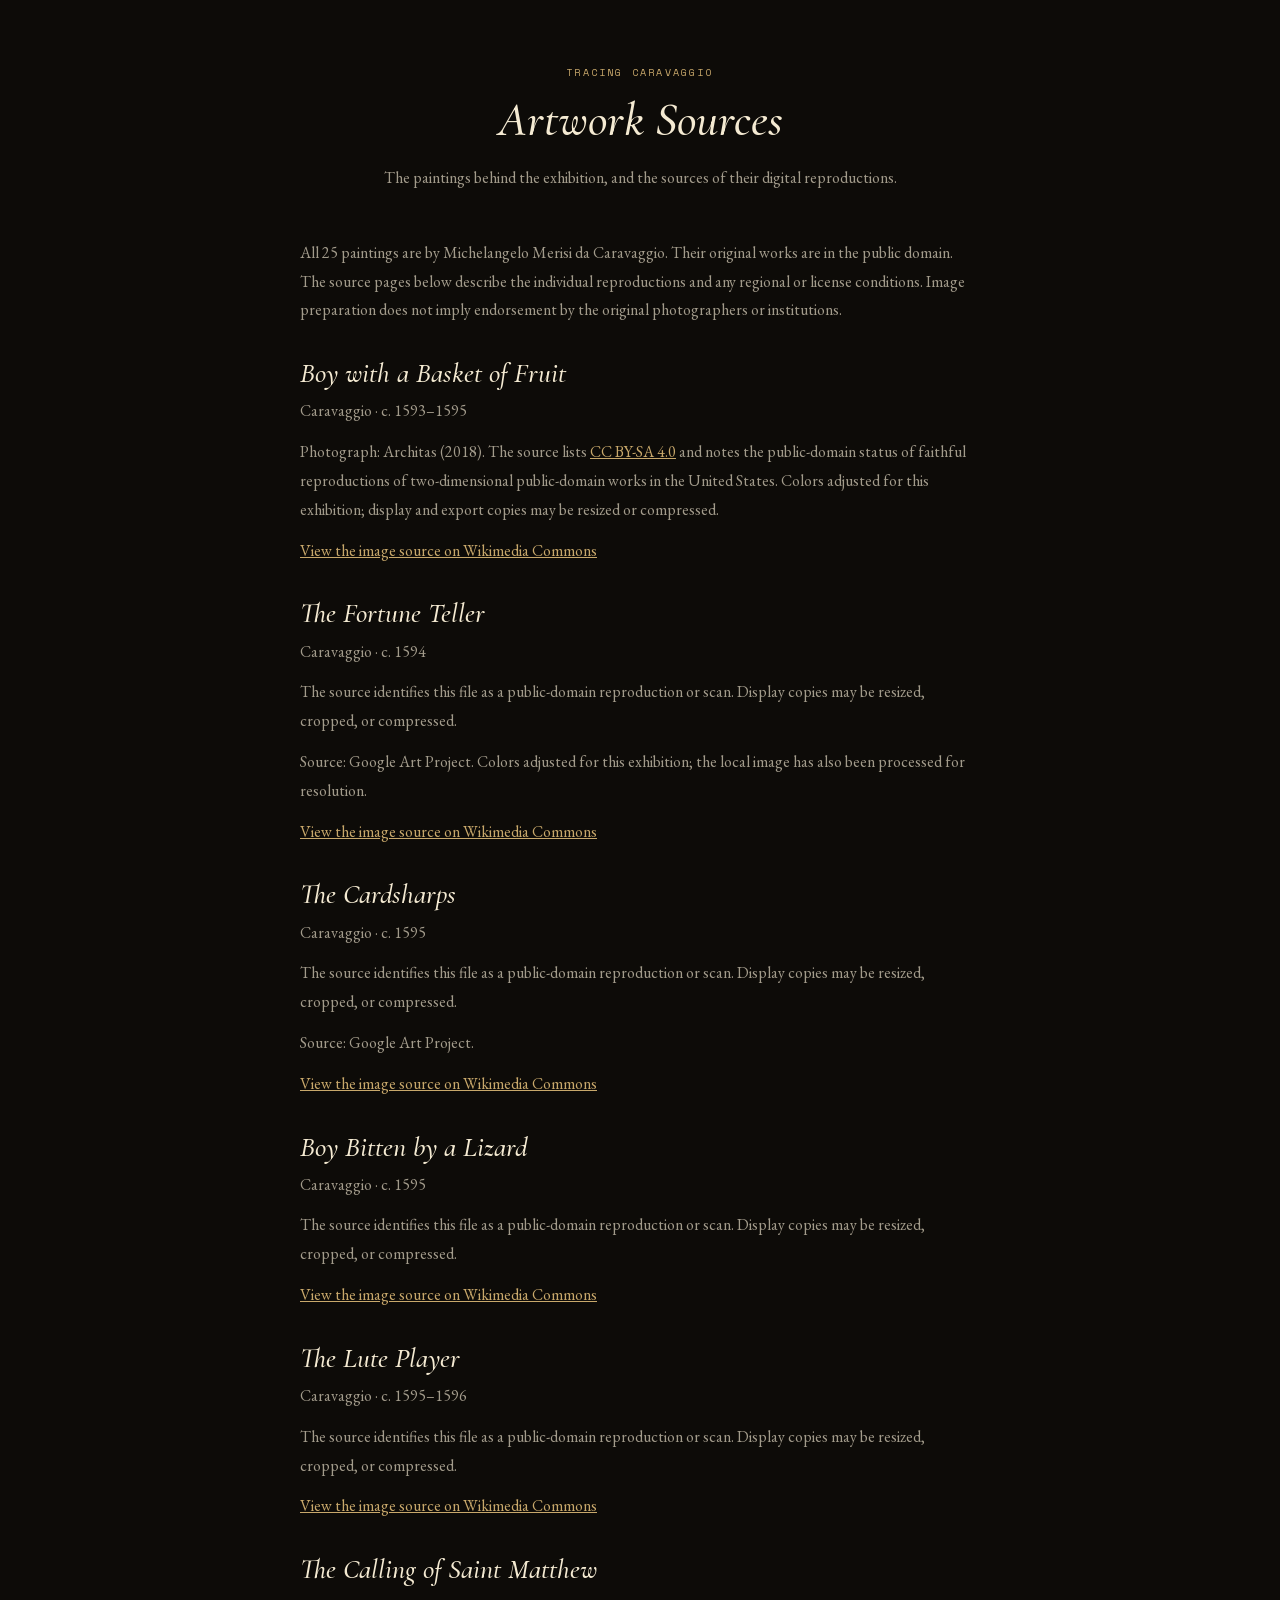
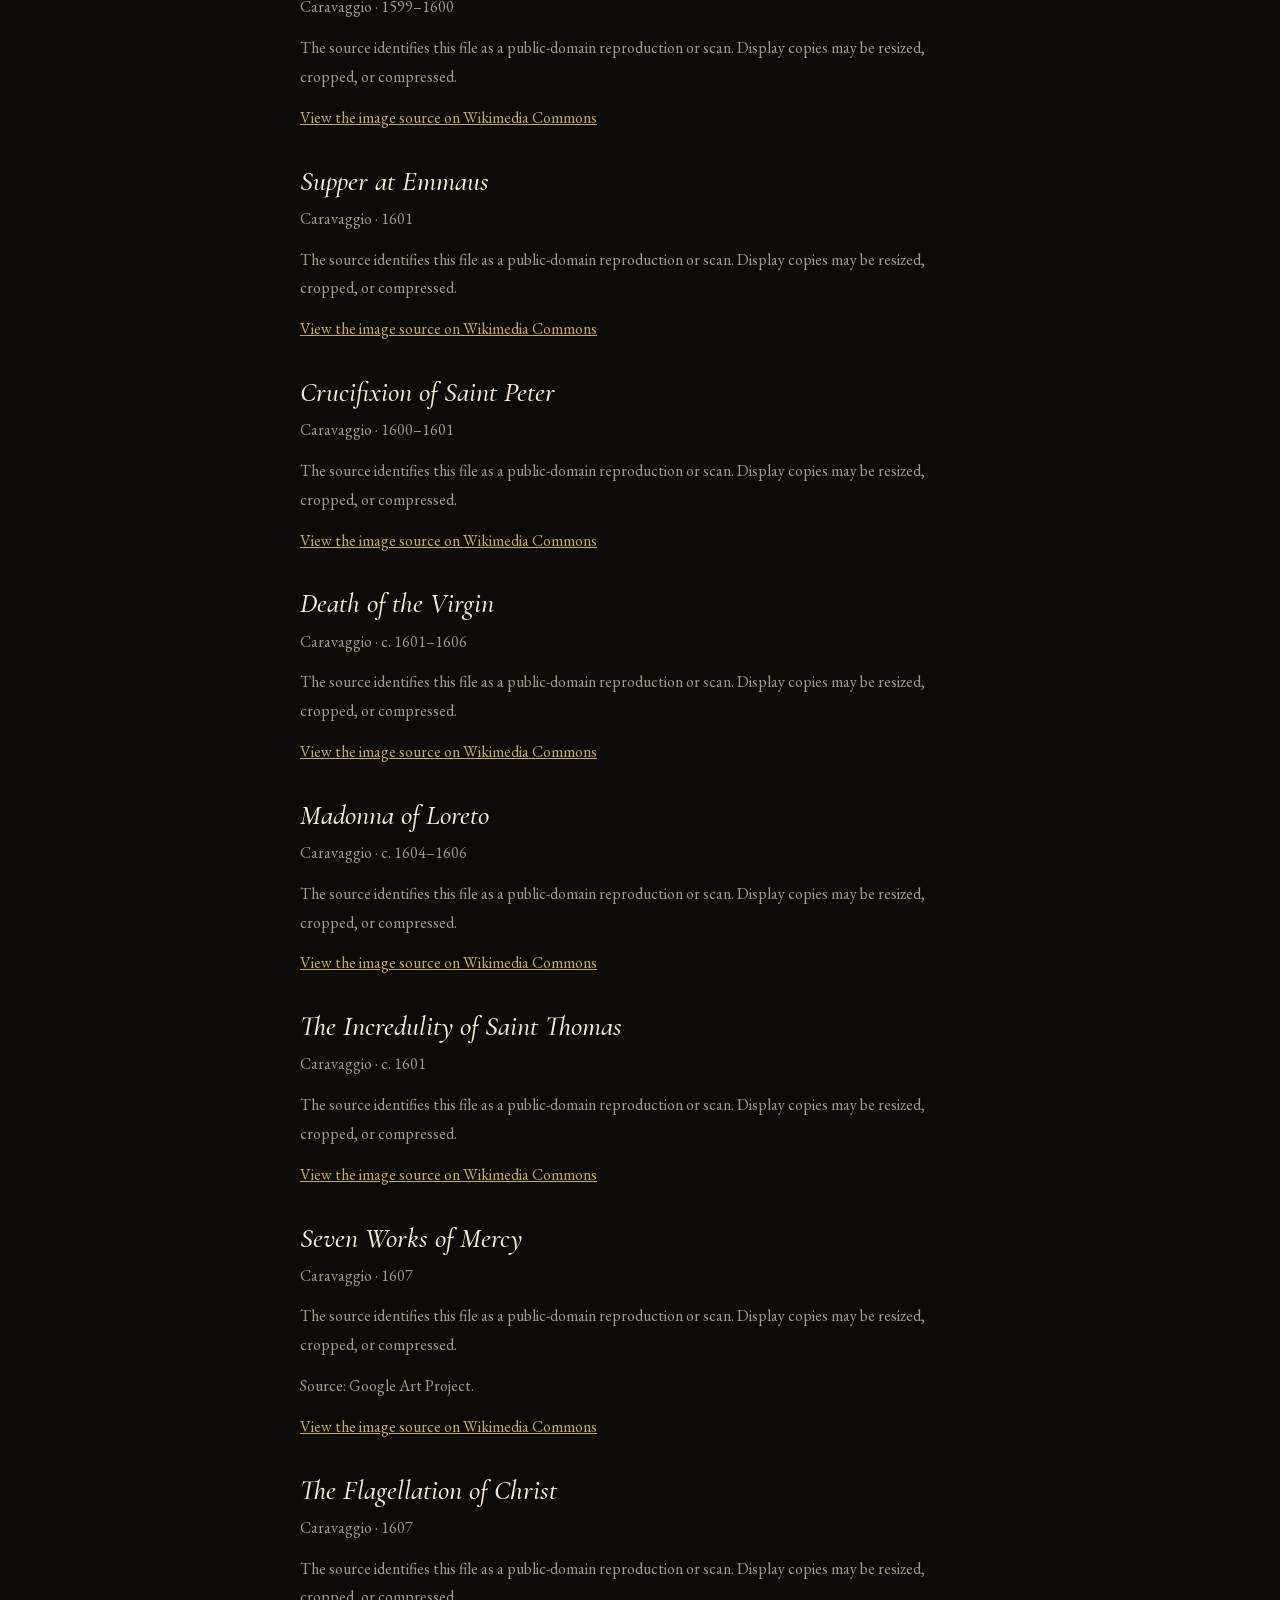
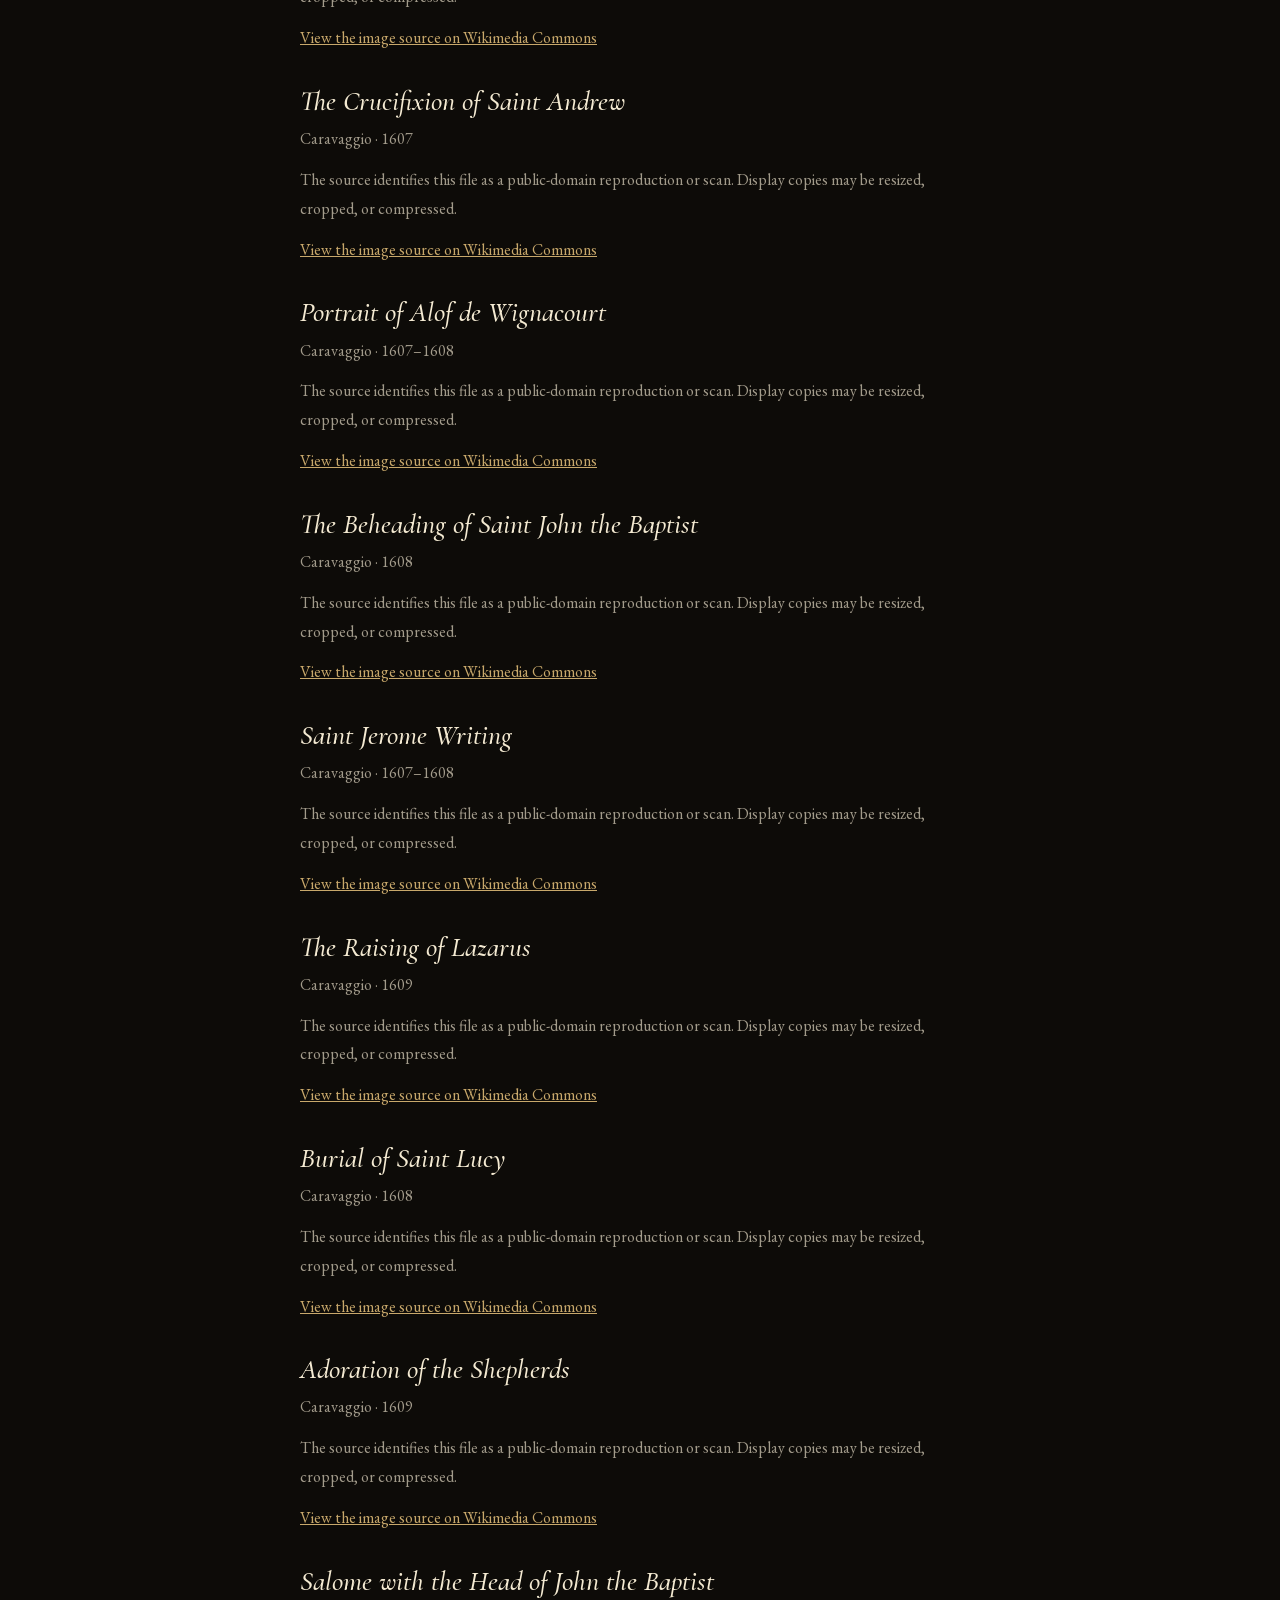
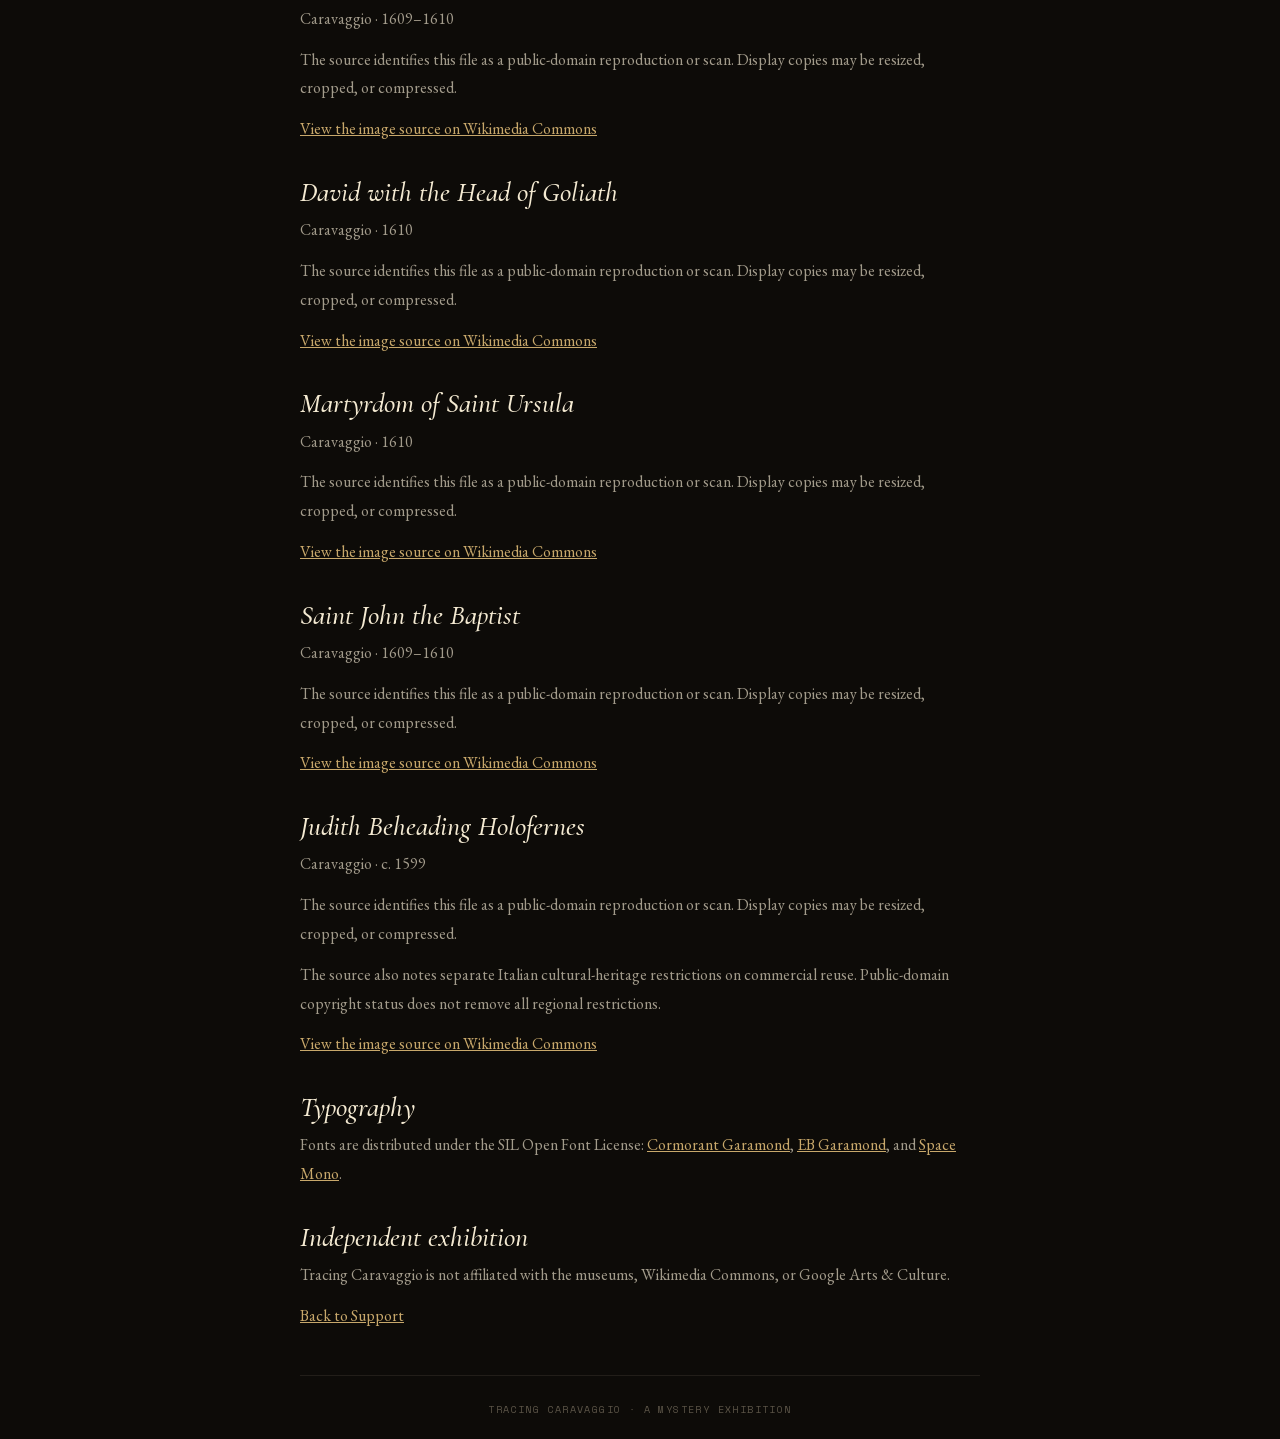
==== credits.html @ d5c81e58 "Publish privacy, support and artwork sources" ====
<!doctype html>
<!-- Generated by npm run credits:build from current painting data and IMAGE_CREDITS.md. -->
<html lang="en"><head><meta charset="UTF-8"><meta name="viewport" content="width=device-width,initial-scale=1,viewport-fit=cover"><meta name="color-scheme" content="dark"><title>Artwork Sources · Tracing Caravaggio</title><script src="./policy-page.js"></script><link rel="stylesheet" href="./document.css"></head>
<body>
<button class="close" aria-label="Back to Support" data-return-to="./support.html" hidden><svg width="20" height="20" viewBox="0 0 20 20" fill="none" aria-hidden="true"><path d="M12 5 L7 10 L12 15" stroke="currentColor" stroke-width="1" stroke-linecap="round"/></svg></button>
<main class="wrap"><p class="eyebrow">Tracing Caravaggio</p><h1>Artwork Sources</h1>
<p class="lede">The paintings behind the exhibition, and the sources of their digital reproductions.</p>
<p>All 25 paintings are by Michelangelo Merisi da Caravaggio. Their original works are in the public domain. The source pages below describe the individual reproductions and any regional or license conditions. Image preparation does not imply endorsement by the original photographers or institutions.</p>
<section id="boy-fruit"><h2>Boy with a Basket of Fruit</h2><p>Caravaggio · c. 1593–1595</p><p>Photograph: Architas (2018). The source lists <a href="https://creativecommons.org/licenses/by-sa/4.0/" target="_blank" rel="noopener noreferrer">CC BY-SA 4.0</a> and notes the public-domain status of faithful reproductions of two-dimensional public-domain works in the United States. Colors adjusted for this exhibition; display and export copies may be resized or compressed.</p><p><a href="https://commons.wikimedia.org/wiki/File:Boy_with_a_Basket_of_Fruit_by_Caravaggio.jpg" target="_blank" rel="noopener noreferrer">View the image source on Wikimedia Commons</a></p></section>
<section id="fortune-teller"><h2>The Fortune Teller</h2><p>Caravaggio · c. 1594</p><p>The source identifies this file as a public-domain reproduction or scan. Display copies may be resized, cropped, or compressed.</p><p>Source: Google Art Project. Colors adjusted for this exhibition; the local image has also been processed for resolution.</p><p><a href="https://commons.wikimedia.org/wiki/File:Caravaggio_(Michelangelo_Merisi)_-_Good_Luck_-_Google_Art_Project.jpg" target="_blank" rel="noopener noreferrer">View the image source on Wikimedia Commons</a></p></section>
<section id="cardsharps"><h2>The Cardsharps</h2><p>Caravaggio · c. 1595</p><p>The source identifies this file as a public-domain reproduction or scan. Display copies may be resized, cropped, or compressed.</p><p>Source: Google Art Project.</p><p><a href="https://commons.wikimedia.org/wiki/File:Caravaggio_(Michelangelo_Merisi)_-_The_Cardsharps_-_Google_Art_Project.jpg" target="_blank" rel="noopener noreferrer">View the image source on Wikimedia Commons</a></p></section>
<section id="boy-lizard"><h2>Boy Bitten by a Lizard</h2><p>Caravaggio · c. 1595</p><p>The source identifies this file as a public-domain reproduction or scan. Display copies may be resized, cropped, or compressed.</p><p><a href="https://commons.wikimedia.org/wiki/File:Caravaggio_-_Boy_Bitten_by_a_Lizard.jpg" target="_blank" rel="noopener noreferrer">View the image source on Wikimedia Commons</a></p></section>
<section id="lute-player"><h2>The Lute Player</h2><p>Caravaggio · c. 1595–1596</p><p>The source identifies this file as a public-domain reproduction or scan. Display copies may be resized, cropped, or compressed.</p><p><a href="https://commons.wikimedia.org/wiki/File:Michelangelo_Caravaggio_020.jpg" target="_blank" rel="noopener noreferrer">View the image source on Wikimedia Commons</a></p></section>
<section id="calling-matthew"><h2>The Calling of Saint Matthew</h2><p>Caravaggio · 1599–1600</p><p>The source identifies this file as a public-domain reproduction or scan. Display copies may be resized, cropped, or compressed.</p><p><a href="https://commons.wikimedia.org/wiki/File:The_Calling_of_Saint_Matthew-Caravaggo_(1599-1600).jpg" target="_blank" rel="noopener noreferrer">View the image source on Wikimedia Commons</a></p></section>
<section id="supper-emmaus"><h2>Supper at Emmaus</h2><p>Caravaggio · 1601</p><p>The source identifies this file as a public-domain reproduction or scan. Display copies may be resized, cropped, or compressed.</p><p><a href="https://commons.wikimedia.org/wiki/File:Supper_at_Emmaus-Caravaggio_(1601).jpg" target="_blank" rel="noopener noreferrer">View the image source on Wikimedia Commons</a></p></section>
<section id="crucifixion-peter"><h2>Crucifixion of Saint Peter</h2><p>Caravaggio · 1600–1601</p><p>The source identifies this file as a public-domain reproduction or scan. Display copies may be resized, cropped, or compressed.</p><p><a href="https://commons.wikimedia.org/wiki/File:Crucifixion_of_Saint_Peter-Caravaggio_(c.1600)FXD.jpg" target="_blank" rel="noopener noreferrer">View the image source on Wikimedia Commons</a></p></section>
<section id="death-virgin"><h2>Death of the Virgin</h2><p>Caravaggio · c. 1601–1606</p><p>The source identifies this file as a public-domain reproduction or scan. Display copies may be resized, cropped, or compressed.</p><p><a href="https://commons.wikimedia.org/wiki/File:Death_of_the_Virgin-Caravaggio_(1606).jpg" target="_blank" rel="noopener noreferrer">View the image source on Wikimedia Commons</a></p></section>
<section id="madonna-loreto"><h2>Madonna of Loreto</h2><p>Caravaggio · c. 1604–1606</p><p>The source identifies this file as a public-domain reproduction or scan. Display copies may be resized, cropped, or compressed.</p><p><a href="https://commons.wikimedia.org/wiki/File:Madonna_di_Loreto-Caravaggio_(c.1604-6).jpg" target="_blank" rel="noopener noreferrer">View the image source on Wikimedia Commons</a></p></section>
<section id="incredulity-thomas"><h2>The Incredulity of Saint Thomas</h2><p>Caravaggio · c. 1601</p><p>The source identifies this file as a public-domain reproduction or scan. Display copies may be resized, cropped, or compressed.</p><p><a href="https://commons.wikimedia.org/wiki/File:The_Incredulity_of_Saint_Thomas-Caravaggio_(1601-2).jpg" target="_blank" rel="noopener noreferrer">View the image source on Wikimedia Commons</a></p></section>
<section id="seven-works-mercy"><h2>Seven Works of Mercy</h2><p>Caravaggio · 1607</p><p>The source identifies this file as a public-domain reproduction or scan. Display copies may be resized, cropped, or compressed.</p><p>Source: Google Art Project.</p><p><a href="https://commons.wikimedia.org/wiki/File:Caravaggio_-_The_Seven_Works_of_Mercy_-_Google_Art_Project.jpg" target="_blank" rel="noopener noreferrer">View the image source on Wikimedia Commons</a></p></section>
<section id="flagellation-christ"><h2>The Flagellation of Christ</h2><p>Caravaggio · 1607</p><p>The source identifies this file as a public-domain reproduction or scan. Display copies may be resized, cropped, or compressed.</p><p><a href="https://commons.wikimedia.org/wiki/File:The_Flagellation_of_Christ-Caravaggio_(1607).jpg" target="_blank" rel="noopener noreferrer">View the image source on Wikimedia Commons</a></p></section>
<section id="crucifixion-andrew"><h2>The Crucifixion of Saint Andrew</h2><p>Caravaggio · 1607</p><p>The source identifies this file as a public-domain reproduction or scan. Display copies may be resized, cropped, or compressed.</p><p><a href="https://commons.wikimedia.org/wiki/File:The_Crucifixion_of_Saint_Andrew-Caravaggio_(1607).jpg" target="_blank" rel="noopener noreferrer">View the image source on Wikimedia Commons</a></p></section>
<section id="wignacourt-portrait"><h2>Portrait of Alof de Wignacourt</h2><p>Caravaggio · 1607–1608</p><p>The source identifies this file as a public-domain reproduction or scan. Display copies may be resized, cropped, or compressed.</p><p><a href="https://commons.wikimedia.org/wiki/File:Portrait_of_Alof_de_Wignacourt_and_his_Page-Caravaggio_(1607-1608).jpg" target="_blank" rel="noopener noreferrer">View the image source on Wikimedia Commons</a></p></section>
<section id="beheading-john"><h2>The Beheading of Saint John the Baptist</h2><p>Caravaggio · 1608</p><p>The source identifies this file as a public-domain reproduction or scan. Display copies may be resized, cropped, or compressed.</p><p><a href="https://commons.wikimedia.org/wiki/File:The_Beheading_of_Saint_John-Caravaggio_(1608).jpg" target="_blank" rel="noopener noreferrer">View the image source on Wikimedia Commons</a></p></section>
<section id="jerome-writing"><h2>Saint Jerome Writing</h2><p>Caravaggio · 1607–1608</p><p>The source identifies this file as a public-domain reproduction or scan. Display copies may be resized, cropped, or compressed.</p><p><a href="https://commons.wikimedia.org/wiki/File:Saint_Jerome_Writing-Caravaggio_(c._1607).jpg" target="_blank" rel="noopener noreferrer">View the image source on Wikimedia Commons</a></p></section>
<section id="raising-lazarus"><h2>The Raising of Lazarus</h2><p>Caravaggio · 1609</p><p>The source identifies this file as a public-domain reproduction or scan. Display copies may be resized, cropped, or compressed.</p><p><a href="https://commons.wikimedia.org/wiki/File:The_Raising_of_Lazarus-Caravaggio_(c._1609).jpg" target="_blank" rel="noopener noreferrer">View the image source on Wikimedia Commons</a></p></section>
<section id="burial-lucy"><h2>Burial of Saint Lucy</h2><p>Caravaggio · 1608</p><p>The source identifies this file as a public-domain reproduction or scan. Display copies may be resized, cropped, or compressed.</p><p><a href="https://commons.wikimedia.org/wiki/File:Burial_of_Saint_Lucy-Caravaggio_(1608).jpg" target="_blank" rel="noopener noreferrer">View the image source on Wikimedia Commons</a></p></section>
<section id="adoration-shepherds"><h2>Adoration of the Shepherds</h2><p>Caravaggio · 1609</p><p>The source identifies this file as a public-domain reproduction or scan. Display copies may be resized, cropped, or compressed.</p><p><a href="https://commons.wikimedia.org/wiki/File:Adoration_of_the_Shepherds-Caravaggio_(1609).jpg" target="_blank" rel="noopener noreferrer">View the image source on Wikimedia Commons</a></p></section>
<section id="salome-john"><h2>Salome with the Head of John the Baptist</h2><p>Caravaggio · 1609–1610</p><p>The source identifies this file as a public-domain reproduction or scan. Display copies may be resized, cropped, or compressed.</p><p><a href="https://commons.wikimedia.org/wiki/File:Salome_with_the_Head_of_John_the_Baptist-Caravaggio_(1610).jpg" target="_blank" rel="noopener noreferrer">View the image source on Wikimedia Commons</a></p></section>
<section id="david-goliath"><h2>David with the Head of Goliath</h2><p>Caravaggio · 1610</p><p>The source identifies this file as a public-domain reproduction or scan. Display copies may be resized, cropped, or compressed.</p><p><a href="https://commons.wikimedia.org/wiki/File:David_with_the_Head_of_Goliath-Caravaggio_(1610).jpg" target="_blank" rel="noopener noreferrer">View the image source on Wikimedia Commons</a></p></section>
<section id="martyrdom-ursula"><h2>Martyrdom of Saint Ursula</h2><p>Caravaggio · 1610</p><p>The source identifies this file as a public-domain reproduction or scan. Display copies may be resized, cropped, or compressed.</p><p><a href="https://commons.wikimedia.org/wiki/File:The_Martyrdom_of_Saint_Ursula-Caravaggio_(1610).jpg" target="_blank" rel="noopener noreferrer">View the image source on Wikimedia Commons</a></p></section>
<section id="john-baptist-borghese"><h2>Saint John the Baptist</h2><p>Caravaggio · 1609–1610</p><p>The source identifies this file as a public-domain reproduction or scan. Display copies may be resized, cropped, or compressed.</p><p><a href="https://commons.wikimedia.org/wiki/File:John_the_Baptist_(Galleria_Borghese)-Caravaggio_(1610).jpg" target="_blank" rel="noopener noreferrer">View the image source on Wikimedia Commons</a></p></section>
<section id="judith"><h2>Judith Beheading Holofernes</h2><p>Caravaggio · c. 1599</p><p>The source identifies this file as a public-domain reproduction or scan. Display copies may be resized, cropped, or compressed.</p><p>The source also notes separate Italian cultural-heritage restrictions on commercial reuse. Public-domain copyright status does not remove all regional restrictions.</p><p><a href="https://commons.wikimedia.org/wiki/File:Judith_Beheading_Holofernes-Caravaggio_(c.1598-9).jpg" target="_blank" rel="noopener noreferrer">View the image source on Wikimedia Commons</a></p></section>
<h2>Typography</h2><p>Fonts are distributed under the SIL Open Font License: <a href="./licenses/Cormorant-Garamond-OFL.txt">Cormorant Garamond</a>, <a href="./licenses/EB-Garamond-OFL.txt">EB Garamond</a>, and <a href="./licenses/Space-Mono-OFL.txt">Space Mono</a>.</p>
<h2>Independent exhibition</h2><p>Tracing Caravaggio is not affiliated with the museums, Wikimedia Commons, or Google Arts &amp; Culture.</p>
<p><a href="./support.html">Back to Support</a></p><hr><p class="foot">Tracing Caravaggio · A Mystery Exhibition</p></main></body></html>
---- document.css ----
@font-face { font-family:'Cormorant Garamond'; font-style:italic; font-weight:500; font-display:swap;
    src:url('./fonts/cormorant-garamond-500-italic-latin.woff2') format('woff2'); }
  @font-face { font-family:'EB Garamond'; font-style:normal; font-weight:400; font-display:swap;
    src:url('./fonts/eb-garamond-400-normal-latin.woff2') format('woff2'); }
  @font-face { font-family:'Space Mono'; font-style:normal; font-weight:400; font-display:swap;
    src:url('./fonts/space-mono-400-normal-latin.woff2') format('woff2'); }
  :root {
    --bg:#0d0b08; --ink:rgba(240,230,210,0.92); --soft:rgba(220,210,190,0.72);
    --mute:rgba(200,185,160,0.42); --accent:#c8a86b; --rule:rgba(200,185,160,0.11);
    --serif:'EB Garamond',Georgia,serif; --display:'Cormorant Garamond',Georgia,serif;
    --mono:'Space Mono',ui-monospace,monospace;
    --document-safe-t:env(safe-area-inset-top,0px);
    --document-safe-b:env(safe-area-inset-bottom,0px);
  }
  * { box-sizing:border-box; margin:0; }
  html, body { background:var(--bg); }
  html { -webkit-text-size-adjust:100%; text-size-adjust:100%; }
  /* App frames already sit inside the host's safe area. Keep their scroll
     viewport bounded instead of relying on WKWebView's iframe root scrolling. */
  html.in-app-document {
    height:100%; overflow:hidden;
    --document-safe-t:0px; --document-safe-b:0px;
  }
  html.in-app-document body {
    height:100%; min-height:0; overflow-x:hidden; overflow-y:auto;
    -webkit-overflow-scrolling:touch; overscroll-behavior-y:contain; touch-action:pan-y;
  }
  body {
    position:relative;
    min-height:100vh; font-family:var(--serif); color:var(--ink); line-height:1.8;
    padding:calc(var(--document-safe-t) + 64px) 24px
            calc(var(--document-safe-b) + 20px);
    -webkit-font-smoothing:antialiased; font-size:16px;
  }
  .wrap { max-width:680px; margin:0 auto; }
  .close { position:absolute; top:12px; left:18px; padding:6px; background:none; border:none;
    color:rgba(200,168,107,.62); cursor:pointer; -webkit-tap-highlight-color:transparent; line-height:0; }
  .close svg { display:block; }
  .eyebrow { font-family:var(--mono); font-size:10px; line-height:18px; letter-spacing:.22em; text-transform:uppercase;
    color:var(--accent); text-align:center; margin-bottom:14px; }
  h1 { font-family:var(--display); font-style:italic; font-weight:500; font-size:48px;
    text-align:center; color:#f4ead2; line-height:1; margin-bottom:20px; }
  .lede { max-width:540px; margin:0 auto 46px; text-align:center; color:var(--soft); }
  .contact { border:1px solid var(--rule); background:rgba(200,168,107,.035);
    padding:24px; margin-bottom:42px; text-align:center; }
  .contact p { margin-bottom:12px; }
  .button { display:inline-block; border:1px solid rgba(200,168,107,.45); padding:10px 16px;
    color:#ead6aa; text-decoration:none; font-family:var(--mono); font-size:10px;
    letter-spacing:.14em; text-transform:uppercase; }
  h2 { font-family:var(--display); font-style:italic; font-weight:500; font-size:28px;
    color:#f4ead2; line-height:1.15; margin:32px 0 8px; }
  p { color:var(--soft); margin-bottom:12px; }
  strong { color:var(--ink); font-weight:500; }
  a { color:var(--accent); }
  hr { border:0; border-top:1px solid var(--rule); margin:44px 0 24px; }
  .foot { font-family:var(--mono); font-size:10px; letter-spacing:.14em; text-transform:uppercase;
    color:var(--mute); text-align:center; line-height:1.9; margin-bottom:0; }
  @media (max-width:480px) { h1 { font-size:42px; } }

/* Policy-specific metadata uses the shared document typography and spacing. */
.date { font-family:var(--mono); font-size:10px; letter-spacing:.2em; text-transform:uppercase;
  color:var(--mute); text-align:left; margin:24px 0 0; }
h2 .n { font-family:var(--mono); font-style:normal; font-size:11px; color:var(--accent);
  letter-spacing:.16em; margin-right:10px; vertical-align:2px; }
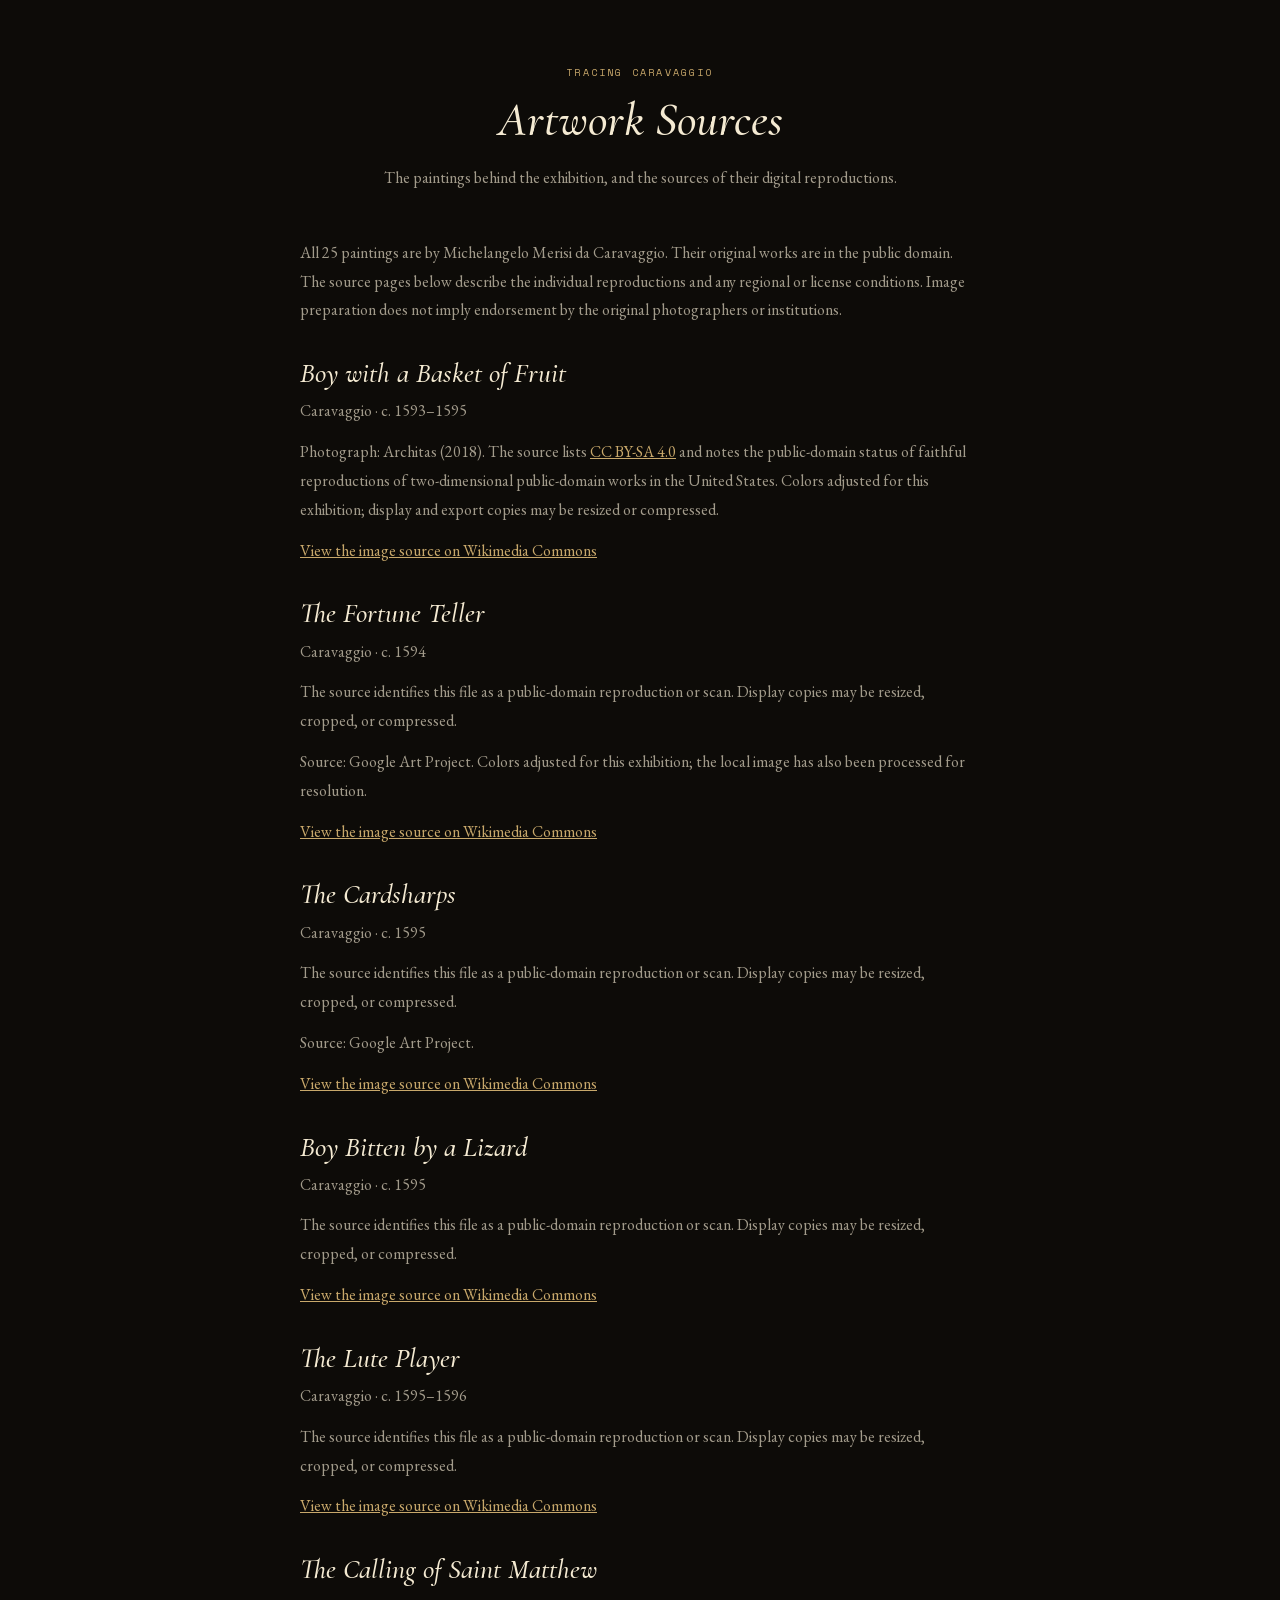
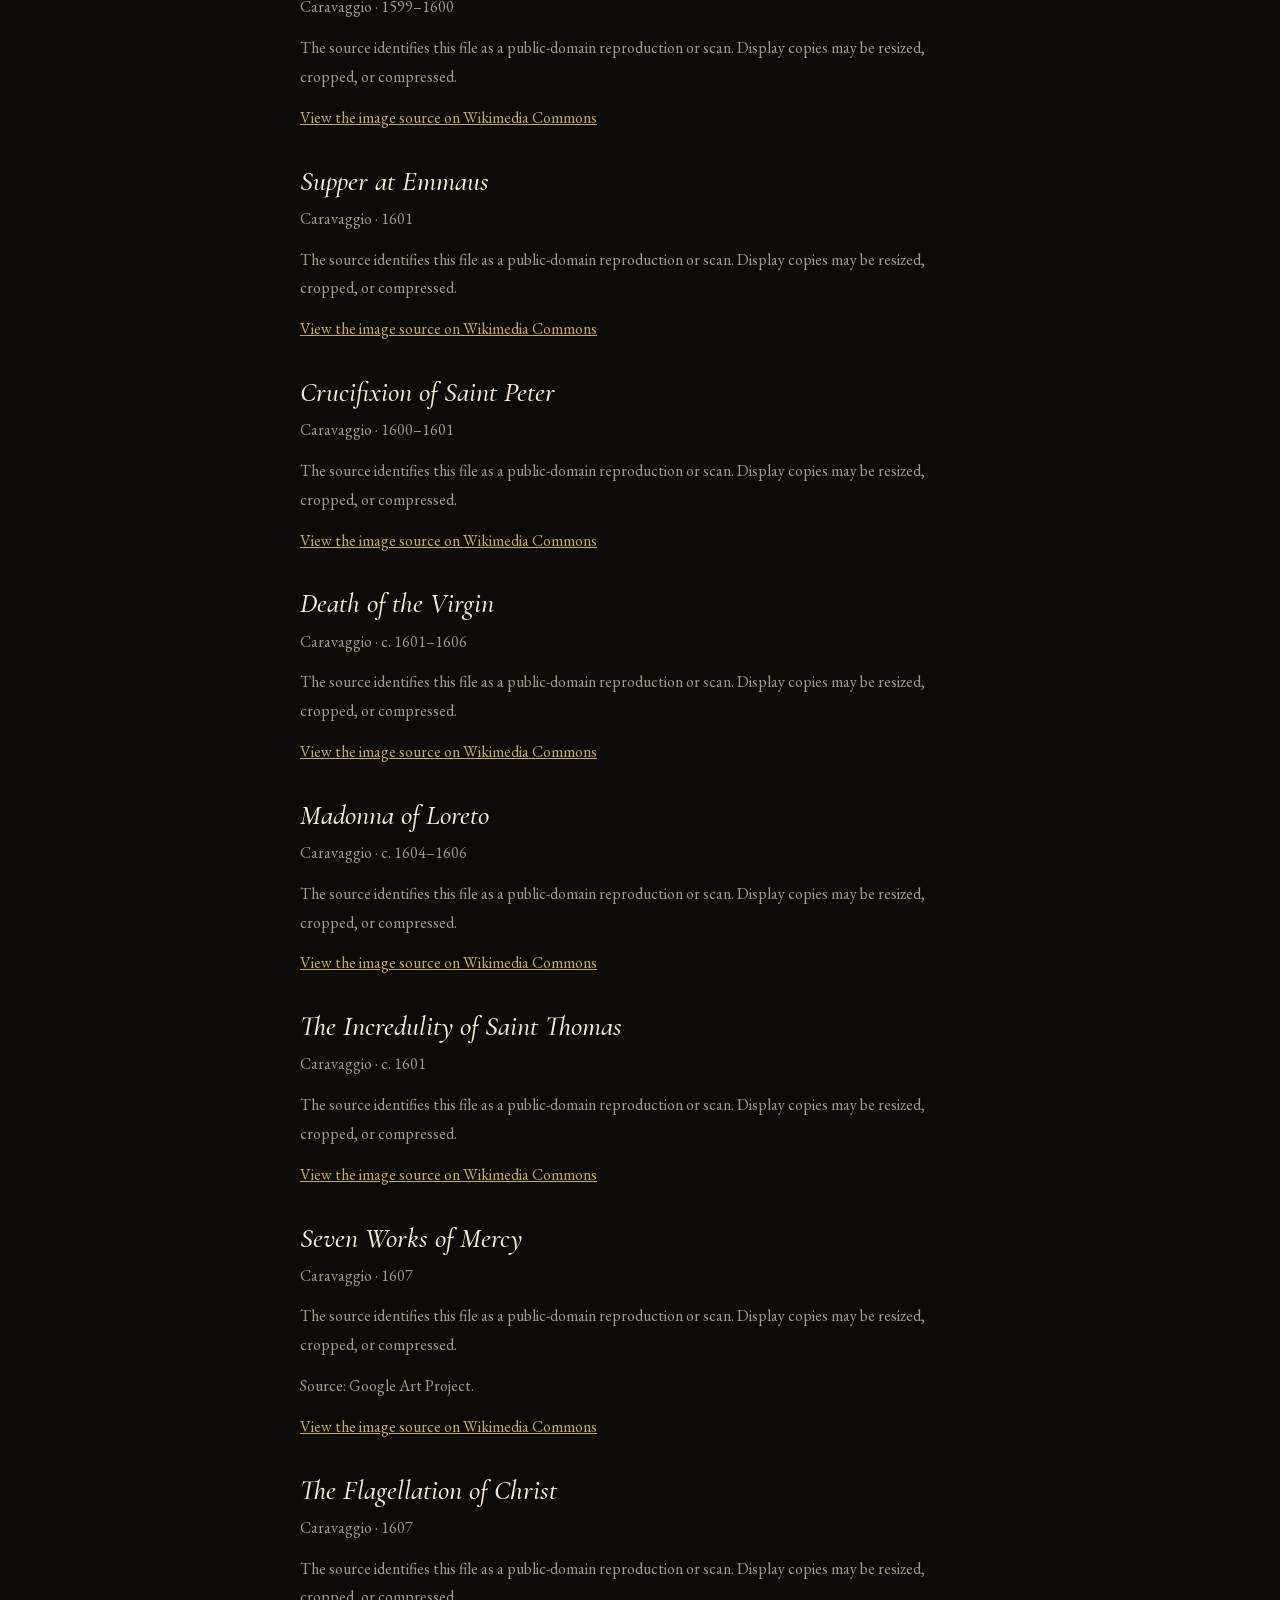
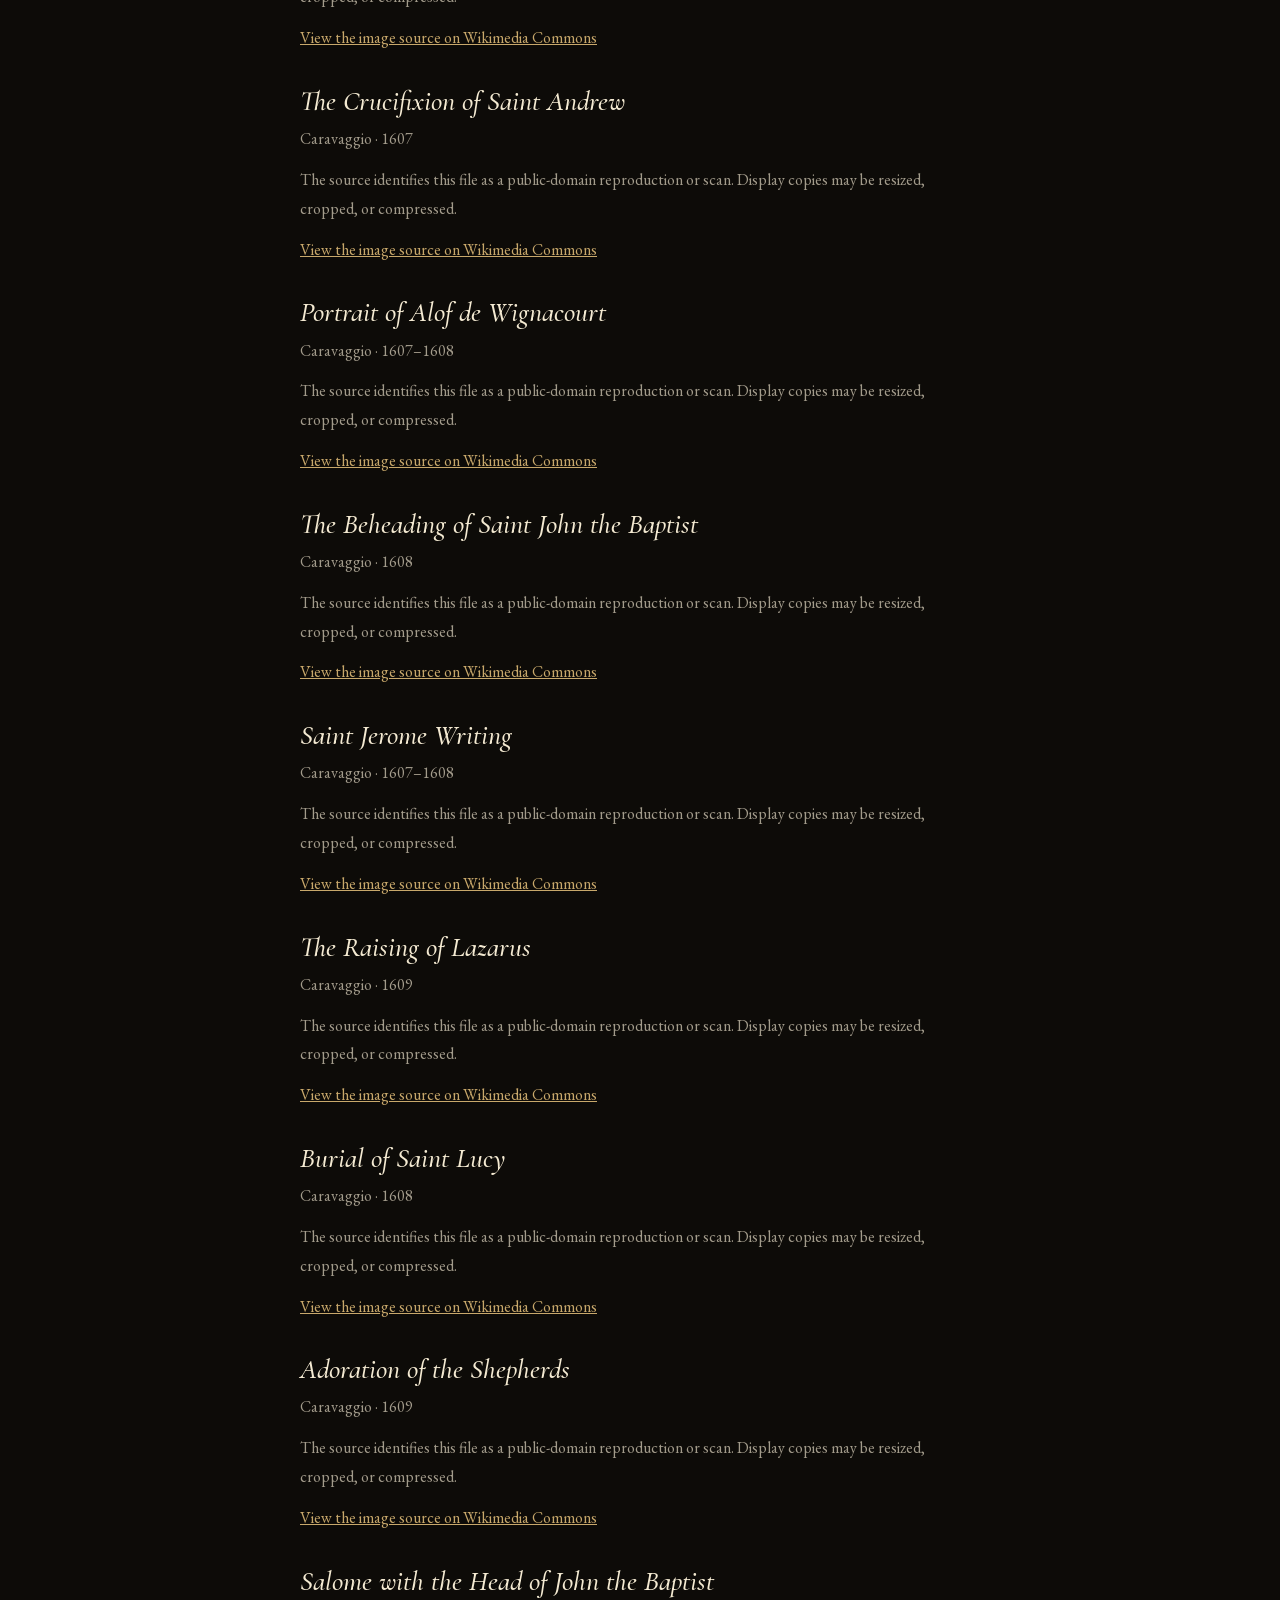
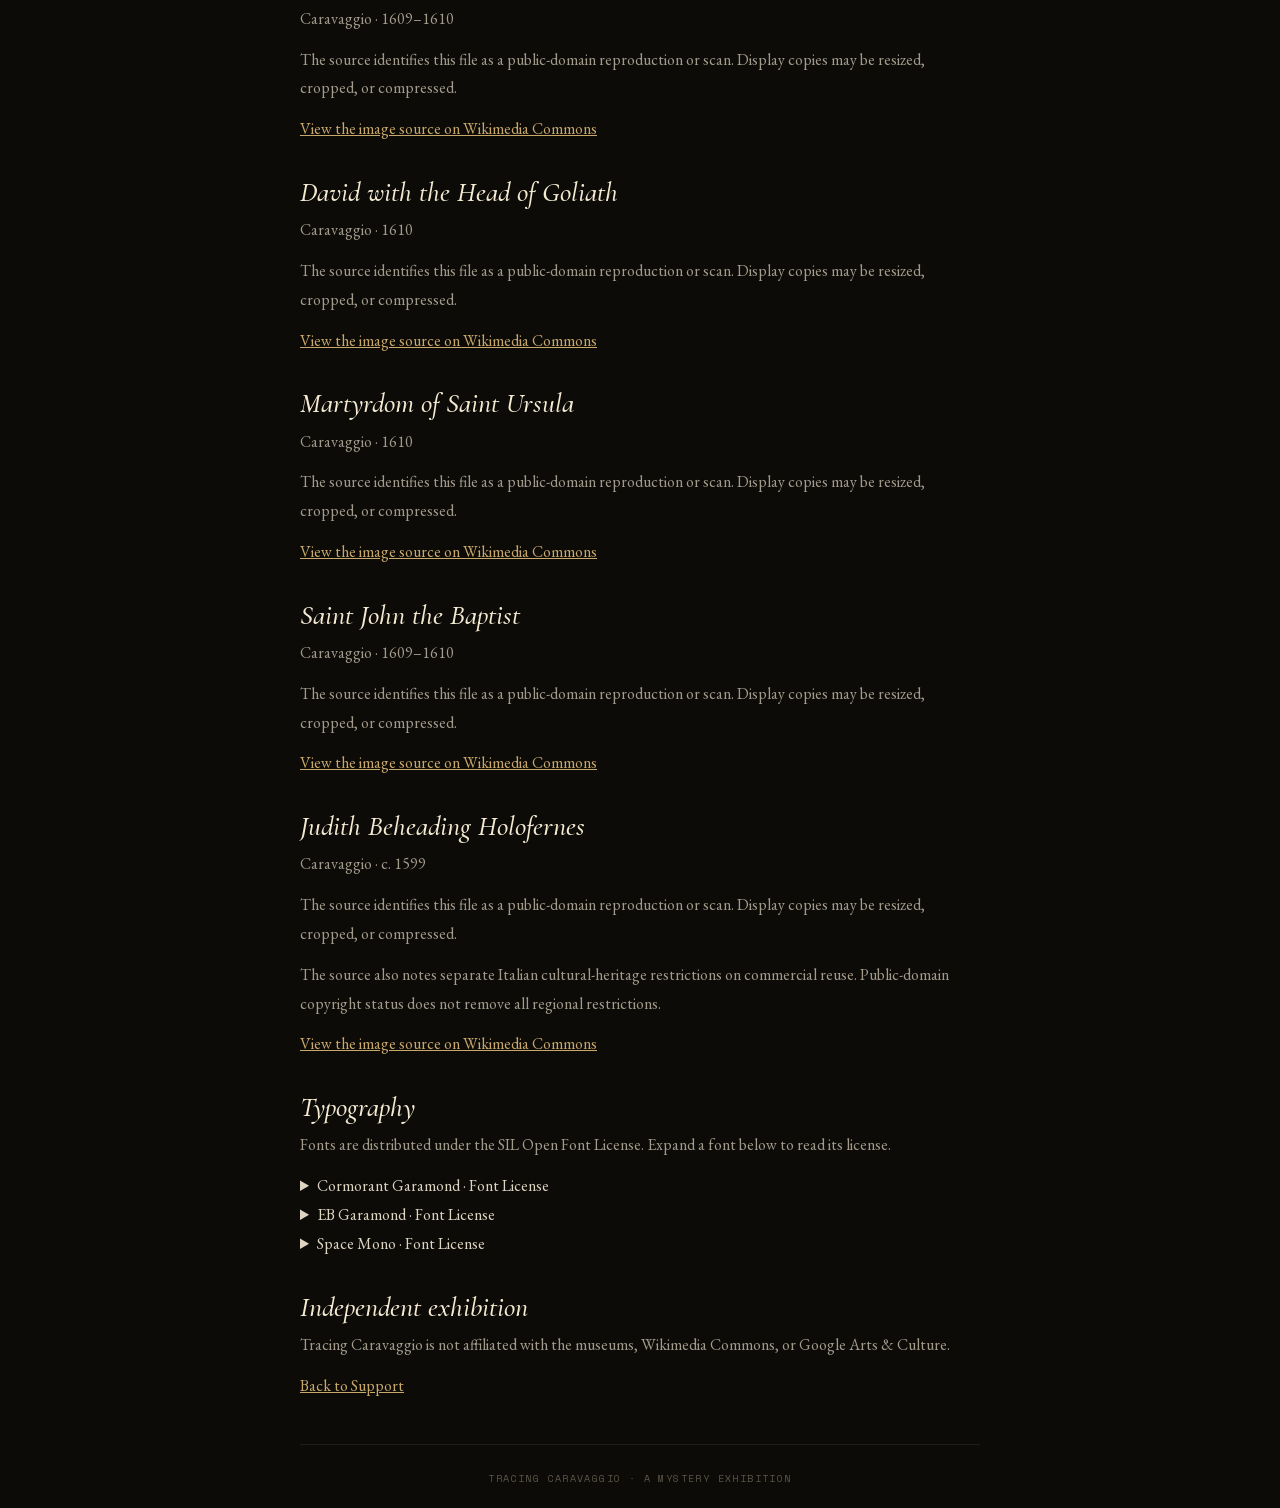
==== commit cd61bf3c: "Keep font licenses readable within the sources page" ====
--- a/credits.html
+++ b/credits.html
@@ -31,6 +31,287 @@
 <section id="martyrdom-ursula"><h2>Martyrdom of Saint Ursula</h2><p>Caravaggio · 1610</p><p>The source identifies this file as a public-domain reproduction or scan. Display copies may be resized, cropped, or compressed.</p><p><a href="https://commons.wikimedia.org/wiki/File:The_Martyrdom_of_Saint_Ursula-Caravaggio_(1610).jpg" target="_blank" rel="noopener noreferrer">View the image source on Wikimedia Commons</a></p></section>
 <section id="john-baptist-borghese"><h2>Saint John the Baptist</h2><p>Caravaggio · 1609–1610</p><p>The source identifies this file as a public-domain reproduction or scan. Display copies may be resized, cropped, or compressed.</p><p><a href="https://commons.wikimedia.org/wiki/File:John_the_Baptist_(Galleria_Borghese)-Caravaggio_(1610).jpg" target="_blank" rel="noopener noreferrer">View the image source on Wikimedia Commons</a></p></section>
 <section id="judith"><h2>Judith Beheading Holofernes</h2><p>Caravaggio · c. 1599</p><p>The source identifies this file as a public-domain reproduction or scan. Display copies may be resized, cropped, or compressed.</p><p>The source also notes separate Italian cultural-heritage restrictions on commercial reuse. Public-domain copyright status does not remove all regional restrictions.</p><p><a href="https://commons.wikimedia.org/wiki/File:Judith_Beheading_Holofernes-Caravaggio_(c.1598-9).jpg" target="_blank" rel="noopener noreferrer">View the image source on Wikimedia Commons</a></p></section>
-<h2>Typography</h2><p>Fonts are distributed under the SIL Open Font License: <a href="./licenses/Cormorant-Garamond-OFL.txt">Cormorant Garamond</a>, <a href="./licenses/EB-Garamond-OFL.txt">EB Garamond</a>, and <a href="./licenses/Space-Mono-OFL.txt">Space Mono</a>.</p>
+<h2>Typography</h2><p>Fonts are distributed under the SIL Open Font License. Expand a font below to read its license.</p><details><summary>Cormorant Garamond · Font License</summary><pre style="white-space:pre-wrap;overflow-wrap:anywhere;font:inherit">Copyright 2015 the Cormorant Project Authors (github.com/CatharsisFonts/Cormorant)
+
+This Font Software is licensed under the SIL Open Font License, Version 1.1.
+This license is copied below, and is also available with a FAQ at:
+https://scripts.sil.org/OFL
+
+
+-----------------------------------------------------------
+SIL OPEN FONT LICENSE Version 1.1 - 26 February 2007
+-----------------------------------------------------------
+
+PREAMBLE
+The goals of the Open Font License (OFL) are to stimulate worldwide
+development of collaborative font projects, to support the font creation
+efforts of academic and linguistic communities, and to provide a free and
+open framework in which fonts may be shared and improved in partnership
+with others.
+
+The OFL allows the licensed fonts to be used, studied, modified and
+redistributed freely as long as they are not sold by themselves. The
+fonts, including any derivative works, can be bundled, embedded,
+redistributed and/or sold with any software provided that any reserved
+names are not used by derivative works. The fonts and derivatives,
+however, cannot be released under any other type of license. The
+requirement for fonts to remain under this license does not apply
+to any document created using the fonts or their derivatives.
+
+DEFINITIONS
+&quot;Font Software&quot; refers to the set of files released by the Copyright
+Holder(s) under this license and clearly marked as such. This may
+include source files, build scripts and documentation.
+
+&quot;Reserved Font Name&quot; refers to any names specified as such after the
+copyright statement(s).
+
+&quot;Original Version&quot; refers to the collection of Font Software components as
+distributed by the Copyright Holder(s).
+
+&quot;Modified Version&quot; refers to any derivative made by adding to, deleting,
+or substituting -- in part or in whole -- any of the components of the
+Original Version, by changing formats or by porting the Font Software to a
+new environment.
+
+&quot;Author&quot; refers to any designer, engineer, programmer, technical
+writer or other person who contributed to the Font Software.
+
+PERMISSION &amp; CONDITIONS
+Permission is hereby granted, free of charge, to any person obtaining
+a copy of the Font Software, to use, study, copy, merge, embed, modify,
+redistribute, and sell modified and unmodified copies of the Font
+Software, subject to the following conditions:
+
+1) Neither the Font Software nor any of its individual components,
+in Original or Modified Versions, may be sold by itself.
+
+2) Original or Modified Versions of the Font Software may be bundled,
+redistributed and/or sold with any software, provided that each copy
+contains the above copyright notice and this license. These can be
+included either as stand-alone text files, human-readable headers or
+in the appropriate machine-readable metadata fields within text or
+binary files as long as those fields can be easily viewed by the user.
+
+3) No Modified Version of the Font Software may use the Reserved Font
+Name(s) unless explicit written permission is granted by the corresponding
+Copyright Holder. This restriction only applies to the primary font name as
+presented to the users.
+
+4) The name(s) of the Copyright Holder(s) or the Author(s) of the Font
+Software shall not be used to promote, endorse or advertise any
+Modified Version, except to acknowledge the contribution(s) of the
+Copyright Holder(s) and the Author(s) or with their explicit written
+permission.
+
+5) The Font Software, modified or unmodified, in part or in whole,
+must be distributed entirely under this license, and must not be
+distributed under any other license. The requirement for fonts to
+remain under this license does not apply to any document created
+using the Font Software.
+
+TERMINATION
+This license becomes null and void if any of the above conditions are
+not met.
+
+DISCLAIMER
+THE FONT SOFTWARE IS PROVIDED &quot;AS IS&quot;, WITHOUT WARRANTY OF ANY KIND,
+EXPRESS OR IMPLIED, INCLUDING BUT NOT LIMITED TO ANY WARRANTIES OF
+MERCHANTABILITY, FITNESS FOR A PARTICULAR PURPOSE AND NONINFRINGEMENT
+OF COPYRIGHT, PATENT, TRADEMARK, OR OTHER RIGHT. IN NO EVENT SHALL THE
+COPYRIGHT HOLDER BE LIABLE FOR ANY CLAIM, DAMAGES OR OTHER LIABILITY,
+INCLUDING ANY GENERAL, SPECIAL, INDIRECT, INCIDENTAL, OR CONSEQUENTIAL
+DAMAGES, WHETHER IN AN ACTION OF CONTRACT, TORT OR OTHERWISE, ARISING
+FROM, OUT OF THE USE OR INABILITY TO USE THE FONT SOFTWARE OR FROM
+OTHER DEALINGS IN THE FONT SOFTWARE.
+</pre></details>
+<details><summary>EB Garamond · Font License</summary><pre style="white-space:pre-wrap;overflow-wrap:anywhere;font:inherit">Copyright 2017 The EB Garamond Project Authors (https://github.com/octaviopardo/EBGaramond12)
+
+This Font Software is licensed under the SIL Open Font License, Version 1.1.
+This license is copied below, and is also available with a FAQ at:
+https://openfontlicense.org
+
+
+-----------------------------------------------------------
+SIL OPEN FONT LICENSE Version 1.1 - 26 February 2007
+-----------------------------------------------------------
+
+PREAMBLE
+The goals of the Open Font License (OFL) are to stimulate worldwide
+development of collaborative font projects, to support the font creation
+efforts of academic and linguistic communities, and to provide a free and
+open framework in which fonts may be shared and improved in partnership
+with others.
+
+The OFL allows the licensed fonts to be used, studied, modified and
+redistributed freely as long as they are not sold by themselves. The
+fonts, including any derivative works, can be bundled, embedded,
+redistributed and/or sold with any software provided that any reserved
+names are not used by derivative works. The fonts and derivatives,
+however, cannot be released under any other type of license. The
+requirement for fonts to remain under this license does not apply
+to any document created using the fonts or their derivatives.
+
+DEFINITIONS
+&quot;Font Software&quot; refers to the set of files released by the Copyright
+Holder(s) under this license and clearly marked as such. This may
+include source files, build scripts and documentation.
+
+&quot;Reserved Font Name&quot; refers to any names specified as such after the
+copyright statement(s).
+
+&quot;Original Version&quot; refers to the collection of Font Software components as
+distributed by the Copyright Holder(s).
+
+&quot;Modified Version&quot; refers to any derivative made by adding to, deleting,
+or substituting -- in part or in whole -- any of the components of the
+Original Version, by changing formats or by porting the Font Software to a
+new environment.
+
+&quot;Author&quot; refers to any designer, engineer, programmer, technical
+writer or other person who contributed to the Font Software.
+
+PERMISSION &amp; CONDITIONS
+Permission is hereby granted, free of charge, to any person obtaining
+a copy of the Font Software, to use, study, copy, merge, embed, modify,
+redistribute, and sell modified and unmodified copies of the Font
+Software, subject to the following conditions:
+
+1) Neither the Font Software nor any of its individual components,
+in Original or Modified Versions, may be sold by itself.
+
+2) Original or Modified Versions of the Font Software may be bundled,
+redistributed and/or sold with any software, provided that each copy
+contains the above copyright notice and this license. These can be
+included either as stand-alone text files, human-readable headers or
+in the appropriate machine-readable metadata fields within text or
+binary files as long as those fields can be easily viewed by the user.
+
+3) No Modified Version of the Font Software may use the Reserved Font
+Name(s) unless explicit written permission is granted by the corresponding
+Copyright Holder. This restriction only applies to the primary font name as
+presented to the users.
+
+4) The name(s) of the Copyright Holder(s) or the Author(s) of the Font
+Software shall not be used to promote, endorse or advertise any
+Modified Version, except to acknowledge the contribution(s) of the
+Copyright Holder(s) and the Author(s) or with their explicit written
+permission.
+
+5) The Font Software, modified or unmodified, in part or in whole,
+must be distributed entirely under this license, and must not be
+distributed under any other license. The requirement for fonts to
+remain under this license does not apply to any document created
+using the Font Software.
+
+TERMINATION
+This license becomes null and void if any of the above conditions are
+not met.
+
+DISCLAIMER
+THE FONT SOFTWARE IS PROVIDED &quot;AS IS&quot;, WITHOUT WARRANTY OF ANY KIND,
+EXPRESS OR IMPLIED, INCLUDING BUT NOT LIMITED TO ANY WARRANTIES OF
+MERCHANTABILITY, FITNESS FOR A PARTICULAR PURPOSE AND NONINFRINGEMENT
+OF COPYRIGHT, PATENT, TRADEMARK, OR OTHER RIGHT. IN NO EVENT SHALL THE
+COPYRIGHT HOLDER BE LIABLE FOR ANY CLAIM, DAMAGES OR OTHER LIABILITY,
+INCLUDING ANY GENERAL, SPECIAL, INDIRECT, INCIDENTAL, OR CONSEQUENTIAL
+DAMAGES, WHETHER IN AN ACTION OF CONTRACT, TORT OR OTHERWISE, ARISING
+FROM, OUT OF THE USE OR INABILITY TO USE THE FONT SOFTWARE OR FROM
+OTHER DEALINGS IN THE FONT SOFTWARE.
+</pre></details>
+<details><summary>Space Mono · Font License</summary><pre style="white-space:pre-wrap;overflow-wrap:anywhere;font:inherit">Copyright 2016 The Space Mono Project Authors (https://github.com/googlefonts/spacemono)
+
+This Font Software is licensed under the SIL Open Font License, Version 1.1.
+This license is copied below, and is also available with a FAQ at:
+http://scripts.sil.org/OFL
+
+
+-----------------------------------------------------------
+SIL OPEN FONT LICENSE Version 1.1 - 26 February 2007
+-----------------------------------------------------------
+
+PREAMBLE
+The goals of the Open Font License (OFL) are to stimulate worldwide
+development of collaborative font projects, to support the font creation
+efforts of academic and linguistic communities, and to provide a free and
+open framework in which fonts may be shared and improved in partnership
+with others.
+
+The OFL allows the licensed fonts to be used, studied, modified and
+redistributed freely as long as they are not sold by themselves. The
+fonts, including any derivative works, can be bundled, embedded,
+redistributed and/or sold with any software provided that any reserved
+names are not used by derivative works. The fonts and derivatives,
+however, cannot be released under any other type of license. The
+requirement for fonts to remain under this license does not apply
+to any document created using the fonts or their derivatives.
+
+DEFINITIONS
+&quot;Font Software&quot; refers to the set of files released by the Copyright
+Holder(s) under this license and clearly marked as such. This may
+include source files, build scripts and documentation.
+
+&quot;Reserved Font Name&quot; refers to any names specified as such after the
+copyright statement(s).
+
+&quot;Original Version&quot; refers to the collection of Font Software components as
+distributed by the Copyright Holder(s).
+
+&quot;Modified Version&quot; refers to any derivative made by adding to, deleting,
+or substituting -- in part or in whole -- any of the components of the
+Original Version, by changing formats or by porting the Font Software to a
+new environment.
+
+&quot;Author&quot; refers to any designer, engineer, programmer, technical
+writer or other person who contributed to the Font Software.
+
+PERMISSION &amp; CONDITIONS
+Permission is hereby granted, free of charge, to any person obtaining
+a copy of the Font Software, to use, study, copy, merge, embed, modify,
+redistribute, and sell modified and unmodified copies of the Font
+Software, subject to the following conditions:
+
+1) Neither the Font Software nor any of its individual components,
+in Original or Modified Versions, may be sold by itself.
+
+2) Original or Modified Versions of the Font Software may be bundled,
+redistributed and/or sold with any software, provided that each copy
+contains the above copyright notice and this license. These can be
+included either as stand-alone text files, human-readable headers or
+in the appropriate machine-readable metadata fields within text or
+binary files as long as those fields can be easily viewed by the user.
+
+3) No Modified Version of the Font Software may use the Reserved Font
+Name(s) unless explicit written permission is granted by the corresponding
+Copyright Holder. This restriction only applies to the primary font name as
+presented to the users.
+
+4) The name(s) of the Copyright Holder(s) or the Author(s) of the Font
+Software shall not be used to promote, endorse or advertise any
+Modified Version, except to acknowledge the contribution(s) of the
+Copyright Holder(s) and the Author(s) or with their explicit written
+permission.
+
+5) The Font Software, modified or unmodified, in part or in whole,
+must be distributed entirely under this license, and must not be
+distributed under any other license. The requirement for fonts to
+remain under this license does not apply to any document created
+using the Font Software.
+
+TERMINATION
+This license becomes null and void if any of the above conditions are
+not met.
+
+DISCLAIMER
+THE FONT SOFTWARE IS PROVIDED &quot;AS IS&quot;, WITHOUT WARRANTY OF ANY KIND,
+EXPRESS OR IMPLIED, INCLUDING BUT NOT LIMITED TO ANY WARRANTIES OF
+MERCHANTABILITY, FITNESS FOR A PARTICULAR PURPOSE AND NONINFRINGEMENT
+OF COPYRIGHT, PATENT, TRADEMARK, OR OTHER RIGHT. IN NO EVENT SHALL THE
+COPYRIGHT HOLDER BE LIABLE FOR ANY CLAIM, DAMAGES OR OTHER LIABILITY,
+INCLUDING ANY GENERAL, SPECIAL, INDIRECT, INCIDENTAL, OR CONSEQUENTIAL
+DAMAGES, WHETHER IN AN ACTION OF CONTRACT, TORT OR OTHERWISE, ARISING
+FROM, OUT OF THE USE OR INABILITY TO USE THE FONT SOFTWARE OR FROM
+OTHER DEALINGS IN THE FONT SOFTWARE.
+</pre></details>
 <h2>Independent exhibition</h2><p>Tracing Caravaggio is not affiliated with the museums, Wikimedia Commons, or Google Arts &amp; Culture.</p>
 <p><a href="./support.html">Back to Support</a></p><hr><p class="foot">Tracing Caravaggio · A Mystery Exhibition</p></main></body></html>
